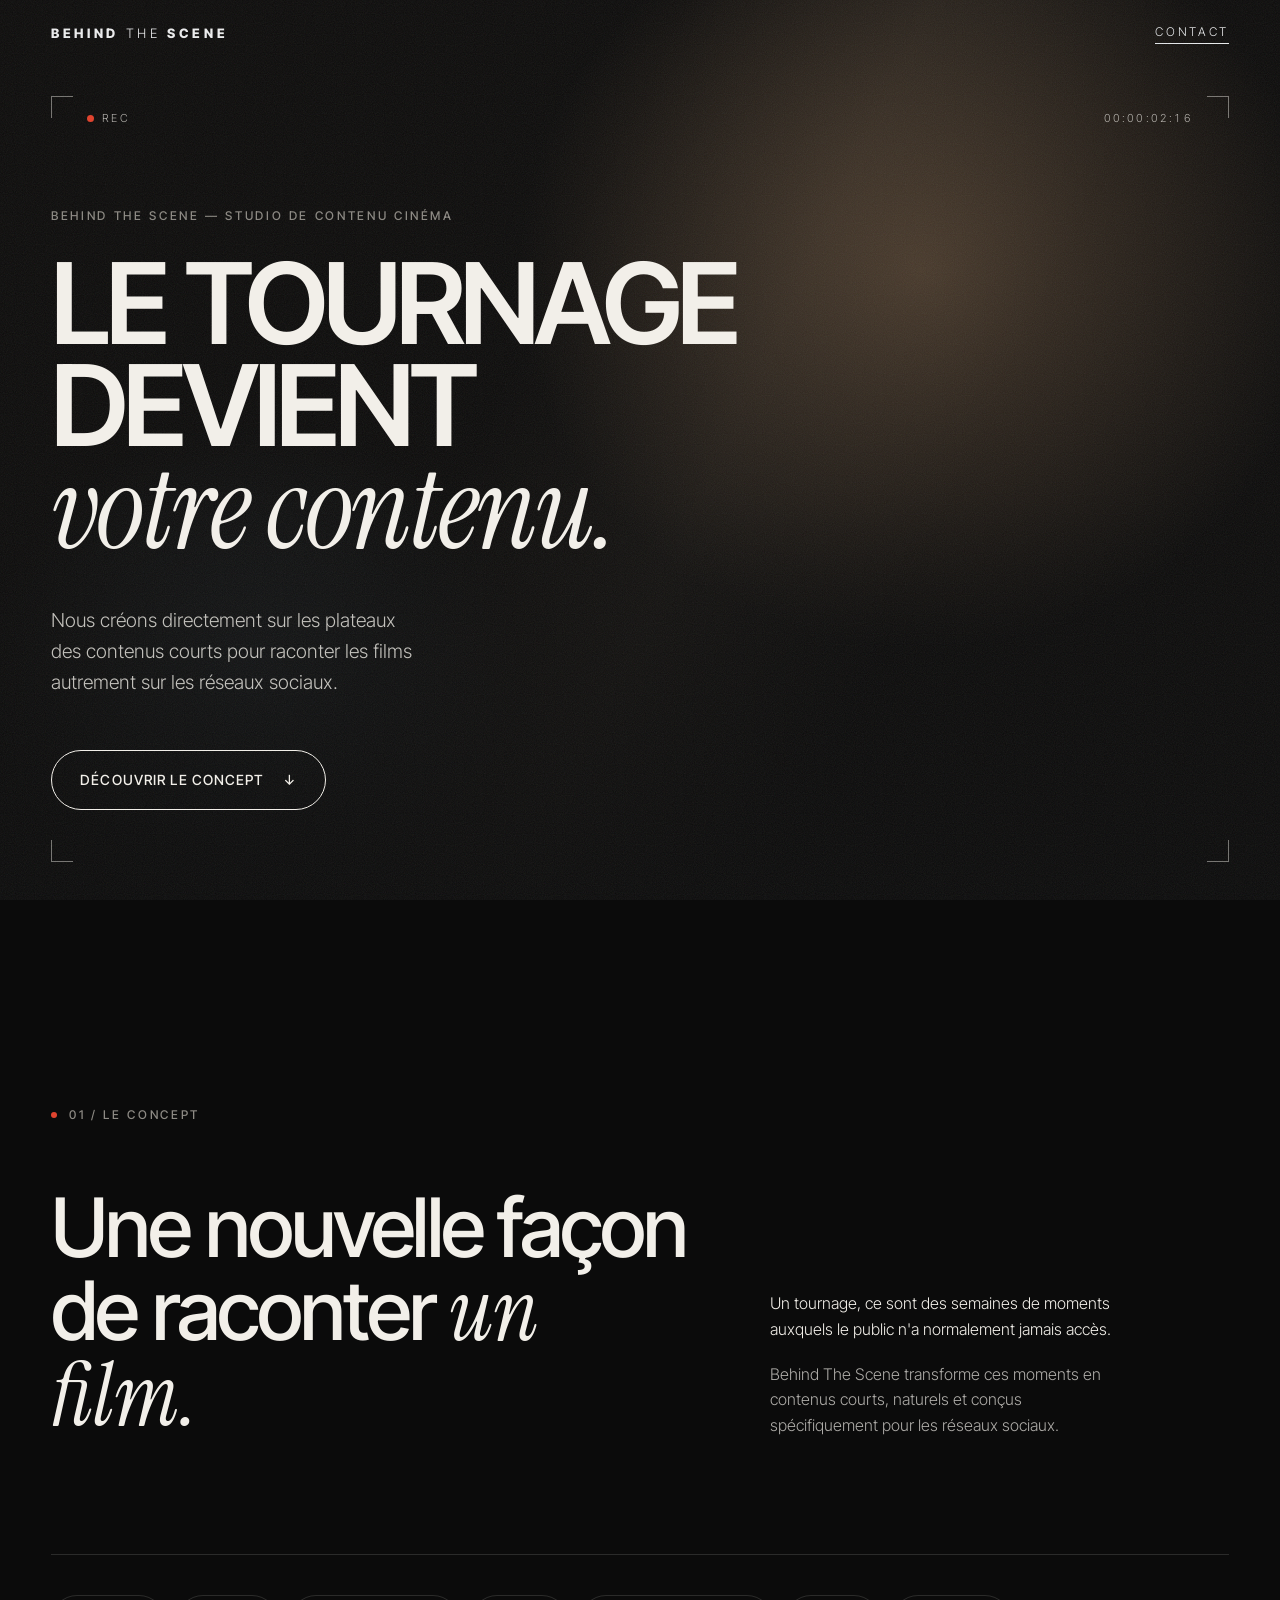
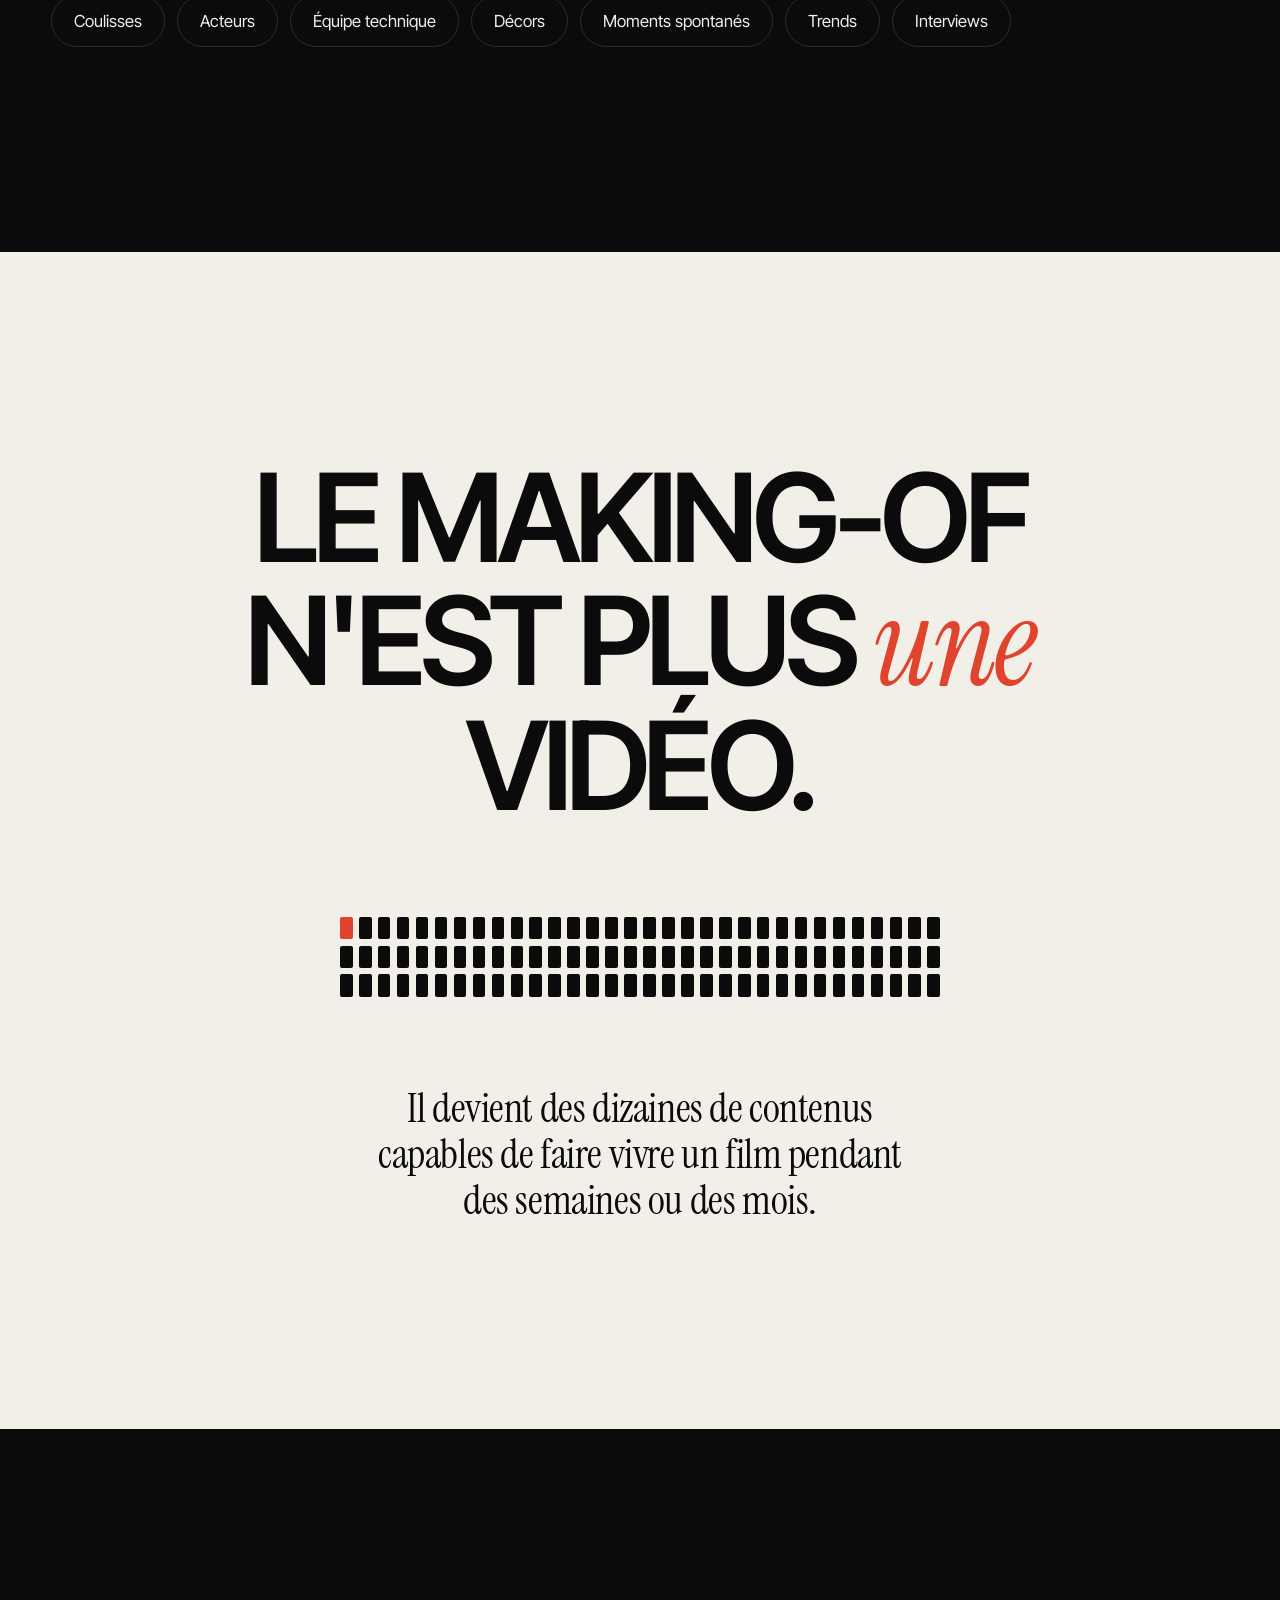
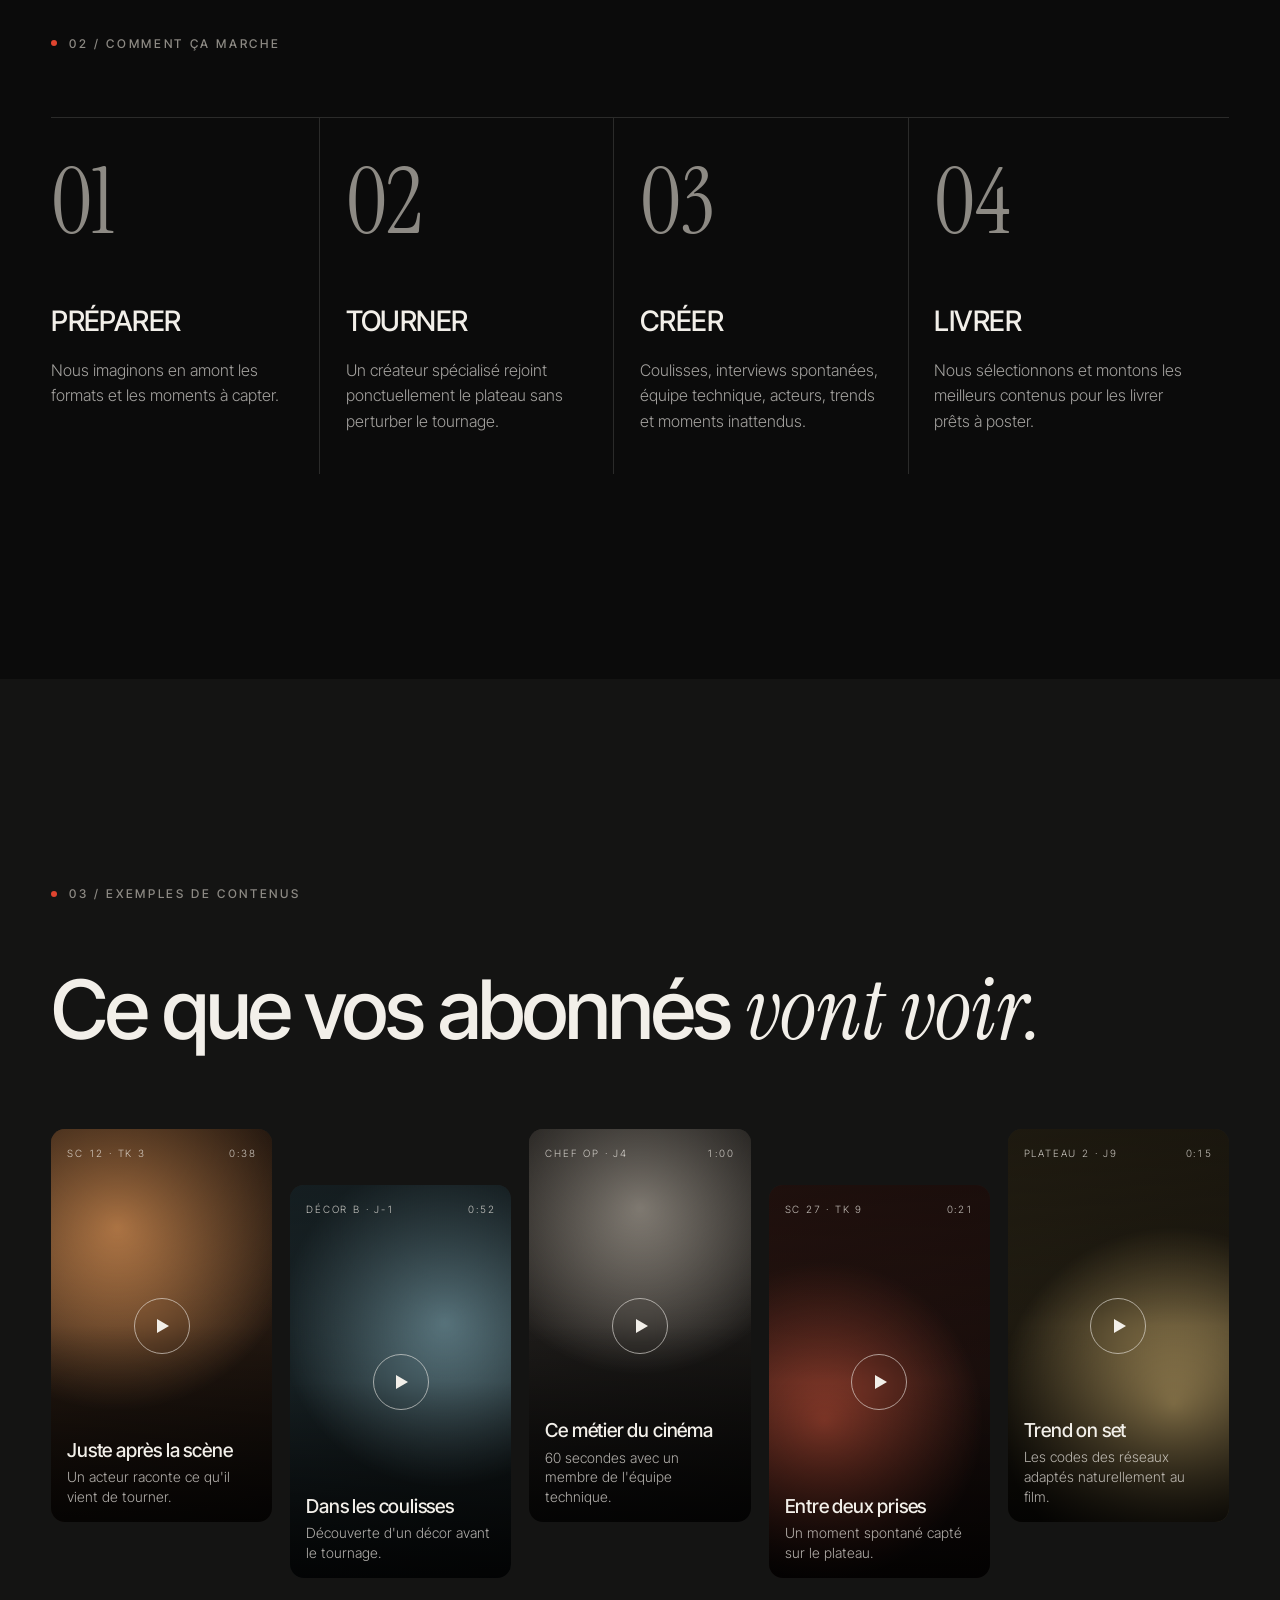
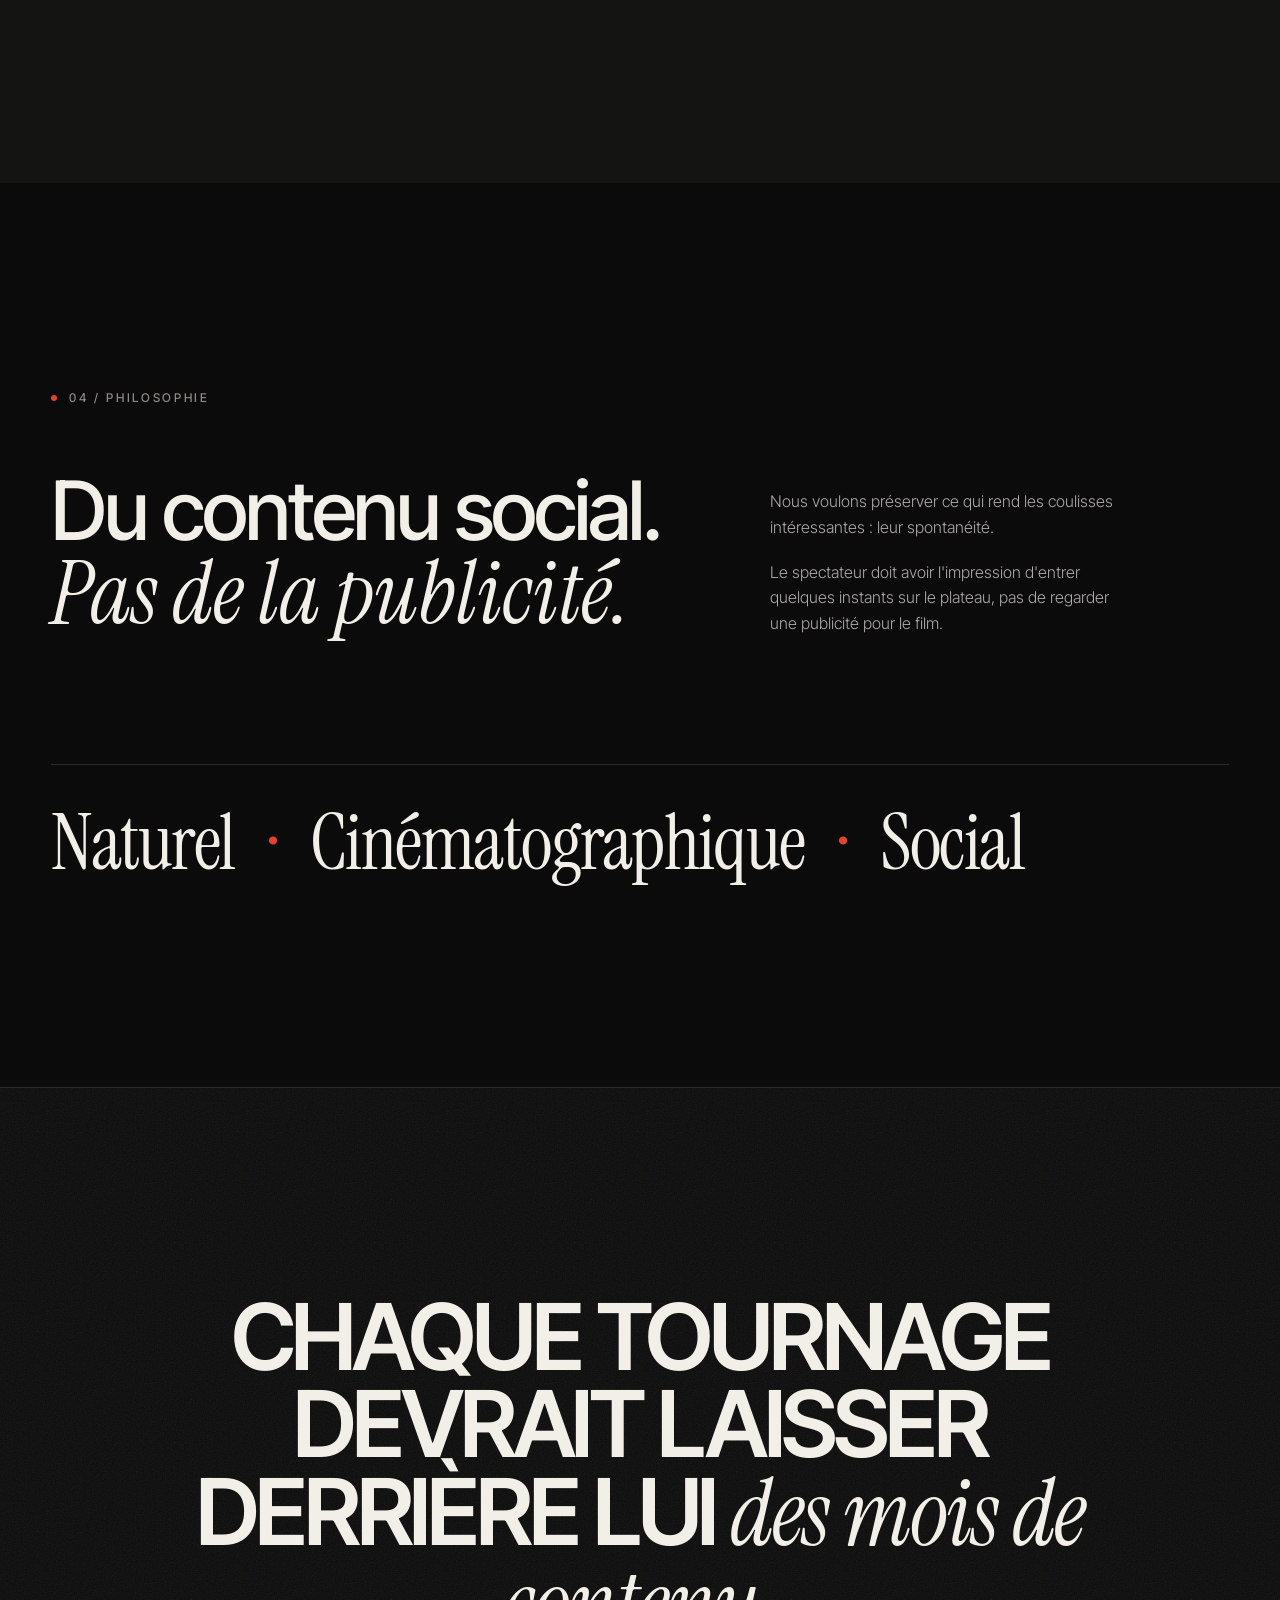
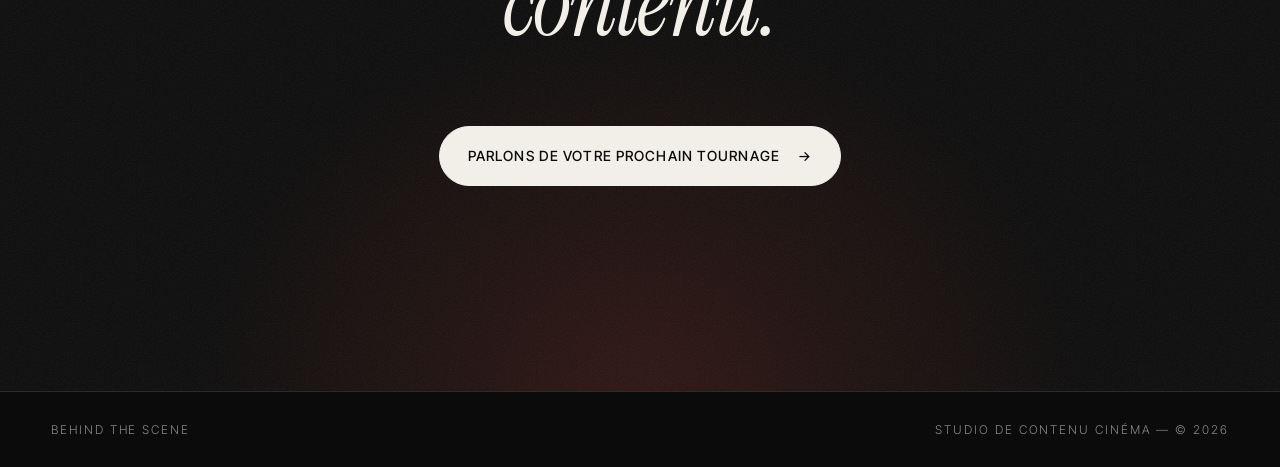
==== behind-the-scene/index.html @ 56d9dd07 "Add Behind The Scene landing page V1 Static single-page site (HTML/CSS/JS, no build) with hero, conc" ====
<!DOCTYPE html>
<html lang="fr">
<head>
  <meta charset="utf-8">
  <meta name="viewport" content="width=device-width, initial-scale=1">
  <title>Behind The Scene — Le tournage devient votre contenu</title>
  <meta name="description" content="Behind The Scene crée directement sur les plateaux des contenus courts pour raconter les films autrement sur les réseaux sociaux.">
  <meta name="theme-color" content="#0b0b0b">

  <link rel="preconnect" href="https://fonts.googleapis.com">
  <link rel="preconnect" href="https://fonts.gstatic.com" crossorigin>
  <link href="https://fonts.googleapis.com/css2?family=Inter+Tight:wght@300;400;500;600;800&family=Instrument+Serif:ital@0;1&display=swap" rel="stylesheet">
  <link rel="stylesheet" href="styles.css">
</head>
<body>

  <!-- ============ EN-TÊTE ============ -->
  <header class="topbar">
    <a href="#top" class="topbar__logo">Behind<span>The</span>Scene</a>
    <a href="#contact" class="topbar__link">Contact</a>
  </header>

  <main id="top">

    <!-- ============ 1. HERO ============ -->
    <section class="hero">
      <div class="hero__media" aria-hidden="true">
        <!--
          VIDÉO DE FOND : décommente la balise <video> ci-dessous et place ton fichier
          dans assets/videos/hero.mp4 (idéalement < 8 Mo, 1080p, sans son).
          Tant qu'elle est commentée, le placeholder .hero__placeholder s'affiche.
        -->
        <!--
        <video autoplay muted loop playsinline poster="assets/images/hero-poster.jpg">
          <source src="assets/videos/hero.mp4" type="video/mp4">
        </video>
        -->
        <div class="hero__placeholder"></div>
      </div>
      <div class="grain" aria-hidden="true"></div>

      <!-- Habillage "viseur caméra" -->
      <div class="viewfinder" aria-hidden="true">
        <span class="viewfinder__corner viewfinder__corner--tl"></span>
        <span class="viewfinder__corner viewfinder__corner--tr"></span>
        <span class="viewfinder__corner viewfinder__corner--bl"></span>
        <span class="viewfinder__corner viewfinder__corner--br"></span>
        <span class="viewfinder__rec"><i></i>REC</span>
        <span class="viewfinder__tc" data-timecode>00:00:00:00</span>
      </div>

      <div class="hero__content">
        <p class="eyebrow reveal">Behind The Scene — Studio de contenu cinéma</p>
        <h1 class="hero__title reveal">
          Le tournage devient <em>votre contenu.</em>
        </h1>
        <p class="hero__subtitle reveal">
          Nous créons directement sur les plateaux des contenus courts pour raconter les films autrement sur les réseaux sociaux.
        </p>
        <a href="#concept" class="btn reveal">
          Découvrir le concept
          <span class="btn__arrow" aria-hidden="true">↓</span>
        </a>
      </div>
    </section>

    <!-- ============ 2. LE CONCEPT ============ -->
    <section class="section concept" id="concept">
      <div class="container">
        <p class="section-label reveal">01 / Le concept</p>
        <div class="concept__grid">
          <h2 class="title-xl reveal">Une nouvelle façon de raconter <em>un film.</em></h2>
          <div class="concept__text reveal">
            <p>
              Un tournage, ce sont des semaines de moments auxquels le public n'a normalement jamais accès.
            </p>
            <p>
              Behind The Scene transforme ces moments en contenus courts, naturels et conçus spécifiquement pour les réseaux sociaux.
            </p>
          </div>
        </div>

        <ul class="tags reveal" aria-label="Ce que nous captons">
          <li>Coulisses</li>
          <li>Acteurs</li>
          <li>Équipe technique</li>
          <li>Décors</li>
          <li>Moments spontanés</li>
          <li>Trends</li>
          <li>Interviews</li>
        </ul>
      </div>
    </section>

    <!-- ============ 3. MANIFESTE ============ -->
    <section class="section manifesto">
      <div class="container">
        <h2 class="manifesto__title reveal">
          Le making-of n'est plus <em>une</em> vidéo.
        </h2>

        <!-- Visuel : 1 film → des dizaines de formats verticaux -->
        <div class="multiply reveal" aria-hidden="true" data-multiply></div>

        <p class="manifesto__text reveal">
          Il devient des dizaines de contenus capables de faire vivre un film pendant des semaines ou des mois.
        </p>
      </div>
    </section>

    <!-- ============ 4. COMMENT ÇA MARCHE ============ -->
    <section class="section steps">
      <div class="container">
        <p class="section-label reveal">02 / Comment ça marche</p>
        <ol class="steps__list">
          <li class="step reveal">
            <span class="step__num">01</span>
            <h3 class="step__title">Préparer</h3>
            <p>Nous imaginons en amont les formats et les moments à capter.</p>
          </li>
          <li class="step reveal">
            <span class="step__num">02</span>
            <h3 class="step__title">Tourner</h3>
            <p>Un créateur spécialisé rejoint ponctuellement le plateau sans perturber le tournage.</p>
          </li>
          <li class="step reveal">
            <span class="step__num">03</span>
            <h3 class="step__title">Créer</h3>
            <p>Coulisses, interviews spontanées, équipe technique, acteurs, trends et moments inattendus.</p>
          </li>
          <li class="step reveal">
            <span class="step__num">04</span>
            <h3 class="step__title">Livrer</h3>
            <p>Nous sélectionnons et montons les meilleurs contenus pour les livrer prêts à poster.</p>
          </li>
        </ol>
      </div>
    </section>

    <!-- ============ 5. EXEMPLES DE CONTENUS ============ -->
    <section class="section reels">
      <div class="container">
        <p class="section-label reveal">03 / Exemples de contenus</p>
        <h2 class="title-xl reveal">Ce que vos abonnés <em>vont voir.</em></h2>
      </div>

      <!--
        CHAQUE CARTE = UNE VIDÉO VERTICALE (9:16).
        Pour remplacer un placeholder, mets dans .reel__media soit :
          <video src="assets/videos/reel-1.mp4" muted loop playsinline preload="metadata"></video>
          <img src="assets/images/reel-1.jpg" alt="">
        La vidéo se lance au survol (desktop) / quand elle est visible (mobile).
        La classe "reel--tone-X" ne sert qu'au placeholder coloré.
      -->
      <div class="reels__track">
        <article class="reel reel--tone-1 reveal">
          <div class="reel__media"></div>
          <div class="reel__ui">
            <span class="reel__slate">SC 12 · TK 3</span>
            <span class="reel__duration">0:38</span>
            <span class="reel__play" aria-hidden="true"></span>
            <div class="reel__caption">
              <h3>Juste après la scène</h3>
              <p>Un acteur raconte ce qu'il vient de tourner.</p>
            </div>
          </div>
        </article>

        <article class="reel reel--tone-2 reveal">
          <div class="reel__media"></div>
          <div class="reel__ui">
            <span class="reel__slate">DÉCOR B · J-1</span>
            <span class="reel__duration">0:52</span>
            <span class="reel__play" aria-hidden="true"></span>
            <div class="reel__caption">
              <h3>Dans les coulisses</h3>
              <p>Découverte d'un décor avant le tournage.</p>
            </div>
          </div>
        </article>

        <article class="reel reel--tone-3 reveal">
          <div class="reel__media"></div>
          <div class="reel__ui">
            <span class="reel__slate">CHEF OP · J4</span>
            <span class="reel__duration">1:00</span>
            <span class="reel__play" aria-hidden="true"></span>
            <div class="reel__caption">
              <h3>Ce métier du cinéma</h3>
              <p>60 secondes avec un membre de l'équipe technique.</p>
            </div>
          </div>
        </article>

        <article class="reel reel--tone-4 reveal">
          <div class="reel__media"></div>
          <div class="reel__ui">
            <span class="reel__slate">SC 27 · TK 9</span>
            <span class="reel__duration">0:21</span>
            <span class="reel__play" aria-hidden="true"></span>
            <div class="reel__caption">
              <h3>Entre deux prises</h3>
              <p>Un moment spontané capté sur le plateau.</p>
            </div>
          </div>
        </article>

        <article class="reel reel--tone-5 reveal">
          <div class="reel__media"></div>
          <div class="reel__ui">
            <span class="reel__slate">PLATEAU 2 · J9</span>
            <span class="reel__duration">0:15</span>
            <span class="reel__play" aria-hidden="true"></span>
            <div class="reel__caption">
              <h3>Trend on set</h3>
              <p>Les codes des réseaux adaptés naturellement au film.</p>
            </div>
          </div>
        </article>
      </div>
    </section>

    <!-- ============ 6. PHILOSOPHIE ============ -->
    <section class="section philosophy">
      <div class="container philosophy__grid">
        <div>
          <p class="section-label reveal">04 / Philosophie</p>
          <h2 class="title-xl reveal">Du contenu social. <em>Pas de la publicité.</em></h2>
        </div>
        <div class="philosophy__text reveal">
          <p>Nous voulons préserver ce qui rend les coulisses intéressantes : leur spontanéité.</p>
          <p>Le spectateur doit avoir l'impression d'entrer quelques instants sur le plateau, pas de regarder une publicité pour le film.</p>
        </div>
      </div>
      <div class="container">
        <p class="values reveal">
          <span>Naturel</span><i>·</i><span>Cinématographique</span><i>·</i><span>Social</span>
        </p>
      </div>
    </section>

    <!-- ============ 7. FIN DE PAGE / CTA ============ -->
    <section class="section closing" id="contact">
      <div class="grain" aria-hidden="true"></div>
      <div class="container">
        <h2 class="closing__title reveal">
          Chaque tournage devrait laisser derrière lui <em>des mois de contenu.</em>
        </h2>
        <!-- Remplace l'adresse e-mail ci-dessous -->
        <a class="btn btn--light reveal" href="mailto:contact@behindthescene.studio?subject=Notre%20prochain%20tournage">
          Parlons de votre prochain tournage
          <span class="btn__arrow" aria-hidden="true">→</span>
        </a>
      </div>
    </section>

  </main>

  <footer class="footer">
    <span>Behind The Scene</span>
    <span>Studio de contenu cinéma — © <span data-year></span></span>
  </footer>

  <script src="main.js"></script>
</body>
</html>
---- behind-the-scene/styles.css ----
/* =========================================================
   BEHIND THE SCENE — Landing V1
   Variables de design : modifie-les ici pour changer
   couleurs, typos et espacements de tout le site.
   ========================================================= */
:root {
  --black: #0b0b0b;
  --black-2: #141413;
  --white: #f2efe9;
  --grey: #8d8a84;
  --line: rgba(242, 239, 233, 0.14);
  --accent: #e0442f;          /* rouge "tally light" de caméra, utilisé avec parcimonie */

  --font-sans: "Inter Tight", system-ui, -apple-system, "Segoe UI", sans-serif;
  --font-serif: "Instrument Serif", Georgia, serif;

  --gutter: clamp(16px, 4vw, 56px);
  --section-y: clamp(96px, 16vw, 220px);
  --ease: cubic-bezier(.2, .7, .1, 1);
}

/* ---------- Base ---------- */
*, *::before, *::after { box-sizing: border-box; }
html { scroll-behavior: smooth; -webkit-text-size-adjust: 100%; }
body {
  margin: 0;
  background: var(--black);
  color: var(--white);
  font-family: var(--font-sans);
  font-weight: 300;
  font-size: clamp(16px, 1.15vw, 19px);
  line-height: 1.6;
  -webkit-font-smoothing: antialiased;
  overflow-x: hidden;
}
h1, h2, h3, p, ul, ol { margin: 0; padding: 0; }
ul, ol { list-style: none; }
a { color: inherit; text-decoration: none; }
img, video { display: block; max-width: 100%; }
::selection { background: var(--accent); color: var(--white); }

em {
  font-family: var(--font-serif);
  font-style: italic;
  font-weight: 400;
  letter-spacing: 0;
  text-transform: none;
}

.container {
  width: 100%;
  max-width: 1440px;
  margin: 0 auto;
  padding: 0 var(--gutter);
}

/* ---------- Composants réutilisables ---------- */
.section { position: relative; padding: var(--section-y) 0; }

.section-label,
.eyebrow {
  font-size: 12px;
  font-weight: 500;
  letter-spacing: .22em;
  text-transform: uppercase;
  color: var(--grey);
}
.section-label { margin-bottom: clamp(32px, 5vw, 64px); }
.section-label::before {
  content: "";
  display: inline-block;
  width: 6px; height: 6px;
  margin-right: 12px;
  border-radius: 50%;
  background: var(--accent);
  vertical-align: middle;
  transform: translateY(-1px);
}

.title-xl {
  font-size: clamp(40px, 6.4vw, 104px);
  font-weight: 500;
  line-height: .98;
  letter-spacing: -.035em;
}
.title-xl em { font-size: 1.06em; }

.btn {
  display: inline-flex;
  align-items: center;
  gap: 18px;
  padding: 18px 28px;
  border: 1px solid var(--white);
  border-radius: 999px;
  font-size: 14px;
  font-weight: 500;
  letter-spacing: .08em;
  text-transform: uppercase;
  transition: background .4s var(--ease), color .4s var(--ease);
}
.btn:hover { background: var(--white); color: var(--black); }
.btn__arrow { transition: transform .4s var(--ease); }
.btn:hover .btn__arrow { transform: translate(3px, 3px); }
.btn--light { background: var(--white); color: var(--black); }
.btn--light:hover { background: var(--accent); color: var(--white); border-color: var(--accent); }
.btn--light:hover .btn__arrow { transform: translateX(6px); }

/* Grain de pellicule (SVG inline, aucun fichier requis) */
.grain {
  position: absolute;
  inset: -50%;
  pointer-events: none;
  opacity: .09;
  background-image: url("data:image/svg+xml,%3Csvg xmlns='http://www.w3.org/2000/svg' width='200' height='200'%3E%3Cfilter id='n'%3E%3CfeTurbulence type='fractalNoise' baseFrequency='.9' numOctaves='3' stitchTiles='stitch'/%3E%3C/filter%3E%3Crect width='100%25' height='100%25' filter='url(%23n)'/%3E%3C/svg%3E");
  animation: grain 1s steps(6) infinite;
  z-index: 2;
}
@keyframes grain {
  0%   { transform: translate(0, 0); }
  20%  { transform: translate(-3%, 2%); }
  40%  { transform: translate(2%, -3%); }
  60%  { transform: translate(-2%, -1%); }
  80%  { transform: translate(3%, 3%); }
  100% { transform: translate(0, 0); }
}

/* Apparition au scroll */
.reveal {
  opacity: 0;
  transform: translateY(28px);
  transition: opacity 1.1s var(--ease), transform 1.1s var(--ease);
}
.reveal.is-visible { opacity: 1; transform: none; }

/* ---------- En-tête ---------- */
.topbar {
  position: fixed;
  inset: 0 0 auto 0;
  z-index: 50;
  display: flex;
  justify-content: space-between;
  align-items: center;
  padding: 22px var(--gutter);
  mix-blend-mode: difference;
  color: #fff;
}
.topbar__logo {
  font-size: 13px;
  font-weight: 800;
  letter-spacing: .28em;
  text-transform: uppercase;
}
.topbar__logo span { margin: 0 .5em; font-weight: 300; }
.topbar__link {
  font-size: 12px;
  letter-spacing: .22em;
  text-transform: uppercase;
  border-bottom: 1px solid currentColor;
  padding-bottom: 2px;
}

/* ---------- 1. Hero ---------- */
.hero {
  position: relative;
  min-height: 100vh;
  min-height: 100svh;
  display: flex;
  align-items: flex-end;
  padding-top: clamp(140px, 18vh, 200px);
  overflow: hidden;
  isolation: isolate;
}
.hero__media,
.hero__media video,
.hero__placeholder {
  position: absolute;
  inset: 0;
  width: 100%;
  height: 100%;
  object-fit: cover;
  z-index: -1;
}
/* Placeholder : lumière de projecteur sur un plateau sombre */
.hero__placeholder {
  background:
    radial-gradient(ellipse 45% 60% at 72% 30%, rgba(255, 196, 140, .32), transparent 70%),
    radial-gradient(ellipse 30% 40% at 20% 75%, rgba(120, 150, 170, .14), transparent 70%),
    linear-gradient(115deg, transparent 40%, rgba(255, 220, 180, .06) 55%, transparent 70%),
    #0d0c0b;
  animation: breathe 9s ease-in-out infinite alternate;
}
@keyframes breathe {
  from { transform: scale(1); filter: brightness(.9); }
  to   { transform: scale(1.06); filter: brightness(1.1); }
}
/* Assombrit le bas pour la lisibilité du texte (s'applique aussi à la future vidéo) */
.hero__media::after {
  content: "";
  position: absolute;
  inset: 0;
  background: linear-gradient(to top, rgba(11, 11, 11, .95) 0%, rgba(11, 11, 11, .35) 45%, rgba(11, 11, 11, .2) 100%);
}

.hero__content {
  position: relative;
  z-index: 3;
  width: 100%;
  max-width: 1440px;
  margin: 0 auto;
  padding: 0 var(--gutter) clamp(72px, 10vh, 120px);
}
.hero__content .eyebrow { margin-bottom: 28px; }
.hero__title {
  max-width: 13ch;
  font-size: clamp(54px, 8.8vw, 160px);
  font-weight: 600;
  line-height: .9;
  letter-spacing: -.045em;
  text-transform: uppercase;
}
.hero__title em { display: block; text-transform: none; font-size: 1.04em; letter-spacing: -.02em; }
.hero__subtitle {
  max-width: 34ch;
  margin: clamp(28px, 4vw, 44px) 0 clamp(36px, 5vw, 52px);
  font-size: clamp(17px, 1.5vw, 22px);
  color: rgba(242, 239, 233, .78);
}
.hero .reveal:nth-child(2) { transition-delay: .1s; }
.hero .reveal:nth-child(3) { transition-delay: .25s; }
.hero .reveal:nth-child(4) { transition-delay: .4s; }

/* Viseur caméra */
.viewfinder {
  position: absolute;
  inset: clamp(70px, 9vw, 96px) var(--gutter) clamp(24px, 3vw, 40px);
  z-index: 3;
  pointer-events: none;
  font-size: 11px;
  letter-spacing: .2em;
  color: rgba(242, 239, 233, .7);
  font-variant-numeric: tabular-nums;
}
.viewfinder__corner {
  position: absolute;
  width: 22px; height: 22px;
  border: 0 solid rgba(242, 239, 233, .45);
}
.viewfinder__corner--tl { top: 0; left: 0; border-top-width: 1px; border-left-width: 1px; }
.viewfinder__corner--tr { top: 0; right: 0; border-top-width: 1px; border-right-width: 1px; }
.viewfinder__corner--bl { bottom: 0; left: 0; border-bottom-width: 1px; border-left-width: 1px; }
.viewfinder__corner--br { bottom: 0; right: 0; border-bottom-width: 1px; border-right-width: 1px; }
.viewfinder__rec { position: absolute; top: 14px; left: 36px; display: flex; align-items: center; gap: 8px; }
.viewfinder__rec i {
  width: 7px; height: 7px; border-radius: 50%;
  background: var(--accent);
  animation: blink 1.4s steps(2) infinite;
}
.viewfinder__tc { position: absolute; top: 14px; right: 36px; }
@keyframes blink { 50% { opacity: 0; } }

/* ---------- 2. Concept ---------- */
.concept__grid {
  display: grid;
  grid-template-columns: 1.4fr 1fr;
  gap: clamp(40px, 6vw, 120px);
  align-items: end;
}
.concept__text p + p { margin-top: 1.2em; }
.concept__text p:first-child { color: var(--white); }
.concept__text p { color: rgba(242, 239, 233, .7); max-width: 40ch; }

.tags {
  display: flex;
  flex-wrap: wrap;
  gap: 12px;
  margin-top: clamp(64px, 9vw, 140px);
  padding-top: 40px;
  border-top: 1px solid var(--line);
}
.tags li {
  padding: 12px 22px;
  border: 1px solid var(--line);
  border-radius: 999px;
  font-size: clamp(15px, 1.3vw, 20px);
  font-weight: 400;
  transition: border-color .4s var(--ease), background .4s var(--ease), color .4s var(--ease);
}
.tags li:hover { background: var(--white); color: var(--black); border-color: var(--white); }

/* ---------- 3. Manifeste ---------- */
.manifesto { background: var(--white); color: var(--black); text-align: center; overflow: hidden; }
.manifesto__title {
  font-size: clamp(48px, 9.6vw, 176px);
  font-weight: 600;
  line-height: 1;
  letter-spacing: -.05em;
  text-transform: uppercase;
  max-width: 12ch;
  margin: 0 auto;
}
.manifesto__title em { text-transform: none; color: var(--accent); letter-spacing: -.02em; }
.manifesto__text {
  max-width: 30ch;
  margin: 0 auto;
  font-family: var(--font-serif);
  font-size: clamp(26px, 3.2vw, 52px);
  line-height: 1.12;
  letter-spacing: -.01em;
}

/* Visuel "1 → beaucoup" : rangée de formats 9:16 générée par main.js */
.multiply {
  display: grid;
  grid-template-columns: repeat(32, 1fr);
  gap: clamp(4px, .5vw, 7px);
  max-width: 600px;
  margin: clamp(56px, 7vw, 96px) auto;
}
.multiply span {
  aspect-ratio: 9 / 16;
  border-radius: 2px;
  background: var(--black);
  opacity: 0;
  transform: scale(.4);
  transition: opacity .5s var(--ease), transform .5s var(--ease);
}
.multiply span:first-child { background: var(--accent); }
.multiply.is-visible span { opacity: 1; transform: none; }

/* ---------- 4. Étapes ---------- */
.steps__list {
  display: grid;
  grid-template-columns: repeat(4, 1fr);
  border-top: 1px solid var(--line);
}
.step {
  padding: 40px clamp(16px, 2vw, 32px) 0 0;
  border-right: 1px solid var(--line);
  margin-right: clamp(16px, 2vw, 32px);
}
.step:last-child { border-right: 0; margin-right: 0; }
.step:nth-child(2) { transition-delay: .1s; }
.step:nth-child(3) { transition-delay: .2s; }
.step:nth-child(4) { transition-delay: .3s; }
.step__num {
  display: block;
  font-family: var(--font-serif);
  font-size: clamp(64px, 7vw, 120px);
  line-height: 1;
  color: var(--grey);
  margin-bottom: clamp(32px, 4vw, 72px);
}
.step__title {
  font-size: clamp(24px, 2.2vw, 34px);
  font-weight: 500;
  letter-spacing: -.02em;
  text-transform: uppercase;
  margin-bottom: 14px;
}
.step p { color: rgba(242, 239, 233, .66); max-width: 28ch; padding-bottom: 40px; }

/* ---------- 5. Reels ---------- */
.reels { background: var(--black-2); }
.reels .title-xl { margin-bottom: clamp(48px, 6vw, 88px); }
.reels__track {
  display: grid;
  grid-template-columns: repeat(5, 1fr);
  gap: clamp(12px, 1.4vw, 24px);
  max-width: 1440px;
  margin: 0 auto;
  padding: 0 var(--gutter);
}
.reel {
  position: relative;
  aspect-ratio: 9 / 16;
  border-radius: 14px;
  overflow: hidden;
  background: #1c1b1a;
  isolation: isolate;
}
.reel:nth-child(2) { transition-delay: .08s; }
.reel:nth-child(3) { transition-delay: .16s; }
.reel:nth-child(4) { transition-delay: .24s; }
.reel:nth-child(5) { transition-delay: .32s; }
/* Décalage vertical façon "feed" sur desktop */
@media (min-width: 901px) {
  .reel:nth-child(even) { margin-top: 56px; }
}

.reel__media { position: absolute; inset: 0; z-index: -1; }
.reel__media video,
.reel__media img {
  width: 100%; height: 100%;
  object-fit: cover;
  transition: transform 1.2s var(--ease);
}
.reel:hover .reel__media > * { transform: scale(1.04); }

/* Placeholders colorés (supprime la classe reel--tone-X une fois la vraie vidéo en place) */
.reel__media:empty { transition: transform 1.2s var(--ease); }
.reel:hover .reel__media:empty { transform: scale(1.06); }
.reel--tone-1 .reel__media:empty { background: radial-gradient(circle at 30% 25%, #c9874f 0%, transparent 55%), linear-gradient(160deg, #3a2618, #120d0a); }
.reel--tone-2 .reel__media:empty { background: radial-gradient(circle at 70% 35%, #5f7d86 0%, transparent 55%), linear-gradient(160deg, #1d2a2e, #0b0f10); }
.reel--tone-3 .reel__media:empty { background: radial-gradient(circle at 50% 20%, #9a9389 0%, transparent 50%), linear-gradient(160deg, #2a2724, #0e0d0c); }
.reel--tone-4 .reel__media:empty { background: radial-gradient(circle at 25% 60%, #8f3d2c 0%, transparent 55%), linear-gradient(160deg, #2b1612, #0d0807); }
.reel--tone-5 .reel__media:empty { background: radial-gradient(circle at 75% 70%, #b49a62 0%, transparent 55%), linear-gradient(160deg, #2a2416, #0d0b07); }

.reel__ui {
  position: absolute;
  inset: 0;
  padding: 16px;
  display: flex;
  flex-direction: column;
  justify-content: space-between;
  background: linear-gradient(to top, rgba(0, 0, 0, .78) 0%, transparent 50%, rgba(0, 0, 0, .3) 100%);
}
.reel__slate,
.reel__duration {
  position: absolute;
  top: 16px;
  font-size: 10px;
  letter-spacing: .18em;
  text-transform: uppercase;
  color: rgba(242, 239, 233, .8);
  font-variant-numeric: tabular-nums;
}
.reel__slate { left: 16px; }
.reel__duration { right: 16px; }
.reel__play {
  position: absolute;
  top: 50%; left: 50%;
  width: 56px; height: 56px;
  margin: -28px 0 0 -28px;
  border: 1px solid rgba(242, 239, 233, .6);
  border-radius: 50%;
  backdrop-filter: blur(6px);
  transition: transform .5s var(--ease), opacity .5s var(--ease);
}
.reel__play::after {
  content: "";
  position: absolute;
  top: 50%; left: 53%;
  transform: translate(-50%, -50%);
  border-left: 12px solid var(--white);
  border-top: 7px solid transparent;
  border-bottom: 7px solid transparent;
}
.reel:hover .reel__play { transform: scale(1.12); }
.reel.is-playing .reel__play { opacity: 0; }
.reel__caption { margin-top: auto; }
.reel__caption h3 {
  font-size: clamp(18px, 1.5vw, 24px);
  font-weight: 500;
  line-height: 1.1;
  letter-spacing: -.01em;
  margin-bottom: 6px;
}
.reel__caption p { font-size: 14px; line-height: 1.4; color: rgba(242, 239, 233, .72); }

/* ---------- 6. Philosophie ---------- */
.philosophy__grid {
  display: grid;
  grid-template-columns: 1.4fr 1fr;
  gap: clamp(40px, 6vw, 120px);
  align-items: end;
}
.philosophy__text p { color: rgba(242, 239, 233, .7); max-width: 40ch; }
.philosophy__text p + p { margin-top: 1.2em; }
.values {
  display: flex;
  flex-wrap: wrap;
  align-items: baseline;
  gap: .2em .45em;
  margin-top: clamp(80px, 10vw, 160px);
  padding-top: 40px;
  border-top: 1px solid var(--line);
  font-family: var(--font-serif);
  font-size: clamp(36px, 6vw, 96px);
  line-height: 1;
  letter-spacing: -.02em;
}
.values i { font-style: normal; color: var(--accent); }

/* ---------- 7. Fin de page ---------- */
.closing { overflow: hidden; isolation: isolate; text-align: center; border-top: 1px solid var(--line); }
.closing::before {
  content: "";
  position: absolute;
  inset: 0;
  z-index: -1;
  background: radial-gradient(ellipse 50% 60% at 50% 100%, rgba(224, 68, 47, .16), transparent 70%);
}
.closing__title {
  max-width: 16ch;
  margin: 0 auto clamp(48px, 6vw, 80px);
  font-size: clamp(42px, 7.2vw, 128px);
  font-weight: 600;
  line-height: .95;
  letter-spacing: -.045em;
  text-transform: uppercase;
}
.closing__title em { text-transform: none; letter-spacing: -.02em; }
.closing .container { position: relative; z-index: 3; }

/* ---------- Pied de page ---------- */
.footer {
  display: flex;
  justify-content: space-between;
  flex-wrap: wrap;
  gap: 8px;
  padding: 28px var(--gutter);
  border-top: 1px solid var(--line);
  font-size: 12px;
  letter-spacing: .16em;
  text-transform: uppercase;
  color: var(--grey);
}

/* =========================================================
   RESPONSIVE
   ========================================================= */
@media (max-width: 900px) {
  .concept__grid,
  .philosophy__grid { grid-template-columns: 1fr; }

  .steps__list { grid-template-columns: 1fr 1fr; }
  .step:nth-child(2) { border-right: 0; margin-right: 0; }
  .step:nth-child(n + 3) { border-top: 1px solid var(--line); }

  /* Les reels deviennent un carrousel horizontal "swipe" */
  .reels__track {
    display: flex;
    overflow-x: auto;
    scroll-snap-type: x mandatory;
    scroll-padding: 0 var(--gutter);
    scrollbar-width: none;
    -webkit-overflow-scrolling: touch;
  }
  .reels__track::-webkit-scrollbar { display: none; }
  .reel { flex: 0 0 min(64vw, 300px); scroll-snap-align: start; }
  .reels__track::after { content: ""; flex: 0 0 1px; }
}

@media (max-width: 560px) {
  .topbar__logo span { margin: 0 .35em; }
  .topbar__logo { letter-spacing: .2em; font-size: 11px; }

  .viewfinder__tc { display: none; }
  .hero__title { font-size: clamp(44px, 14vw, 72px); }

  .steps__list { grid-template-columns: 1fr; }
  .step { border-right: 0; margin-right: 0; }
  .step:nth-child(n + 2) { border-top: 1px solid var(--line); }
  .step__num { margin-bottom: 20px; font-size: 56px; }

  .tags li { padding: 10px 16px; }
  .multiply { grid-template-columns: repeat(16, 1fr); }
}

@media (prefers-reduced-motion: reduce) {
  *, *::before, *::after { animation: none !important; transition: none !important; }
  .reveal, .multiply span { opacity: 1; transform: none; }
  html { scroll-behavior: auto; }
}
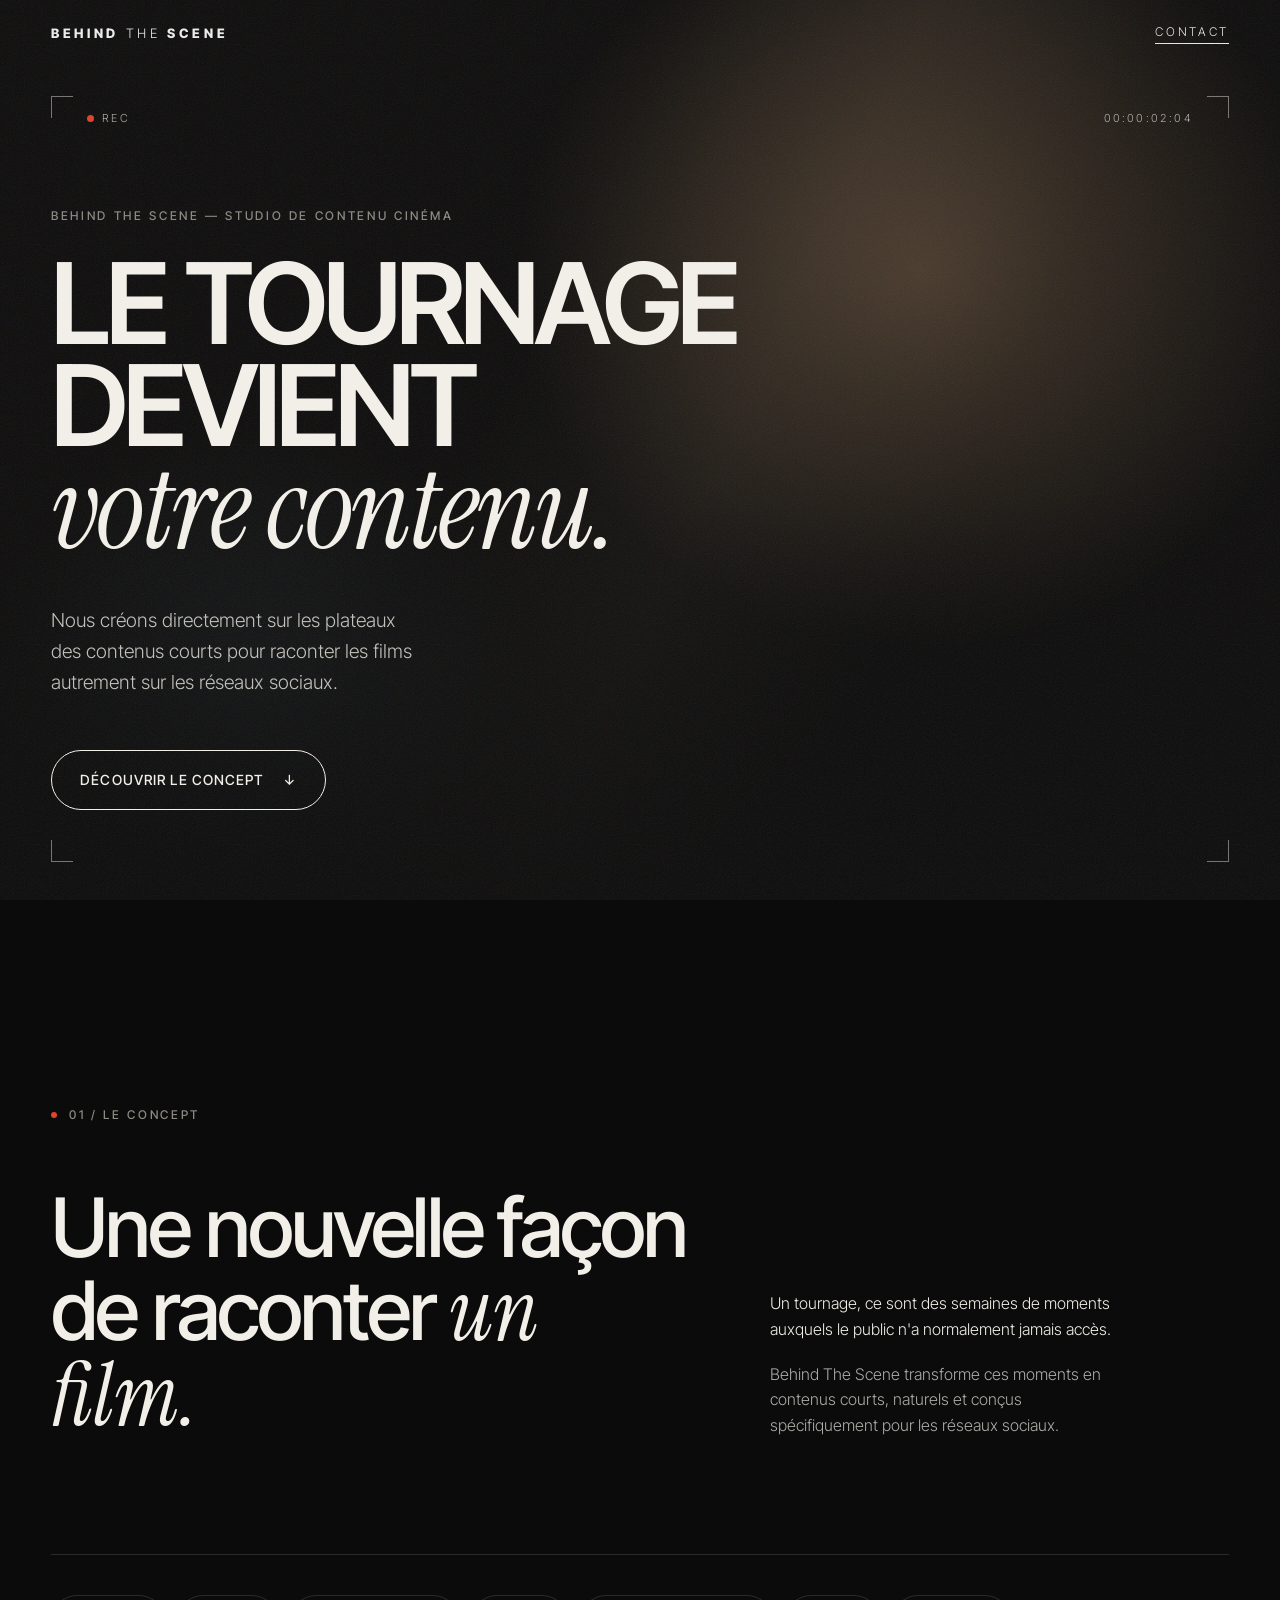
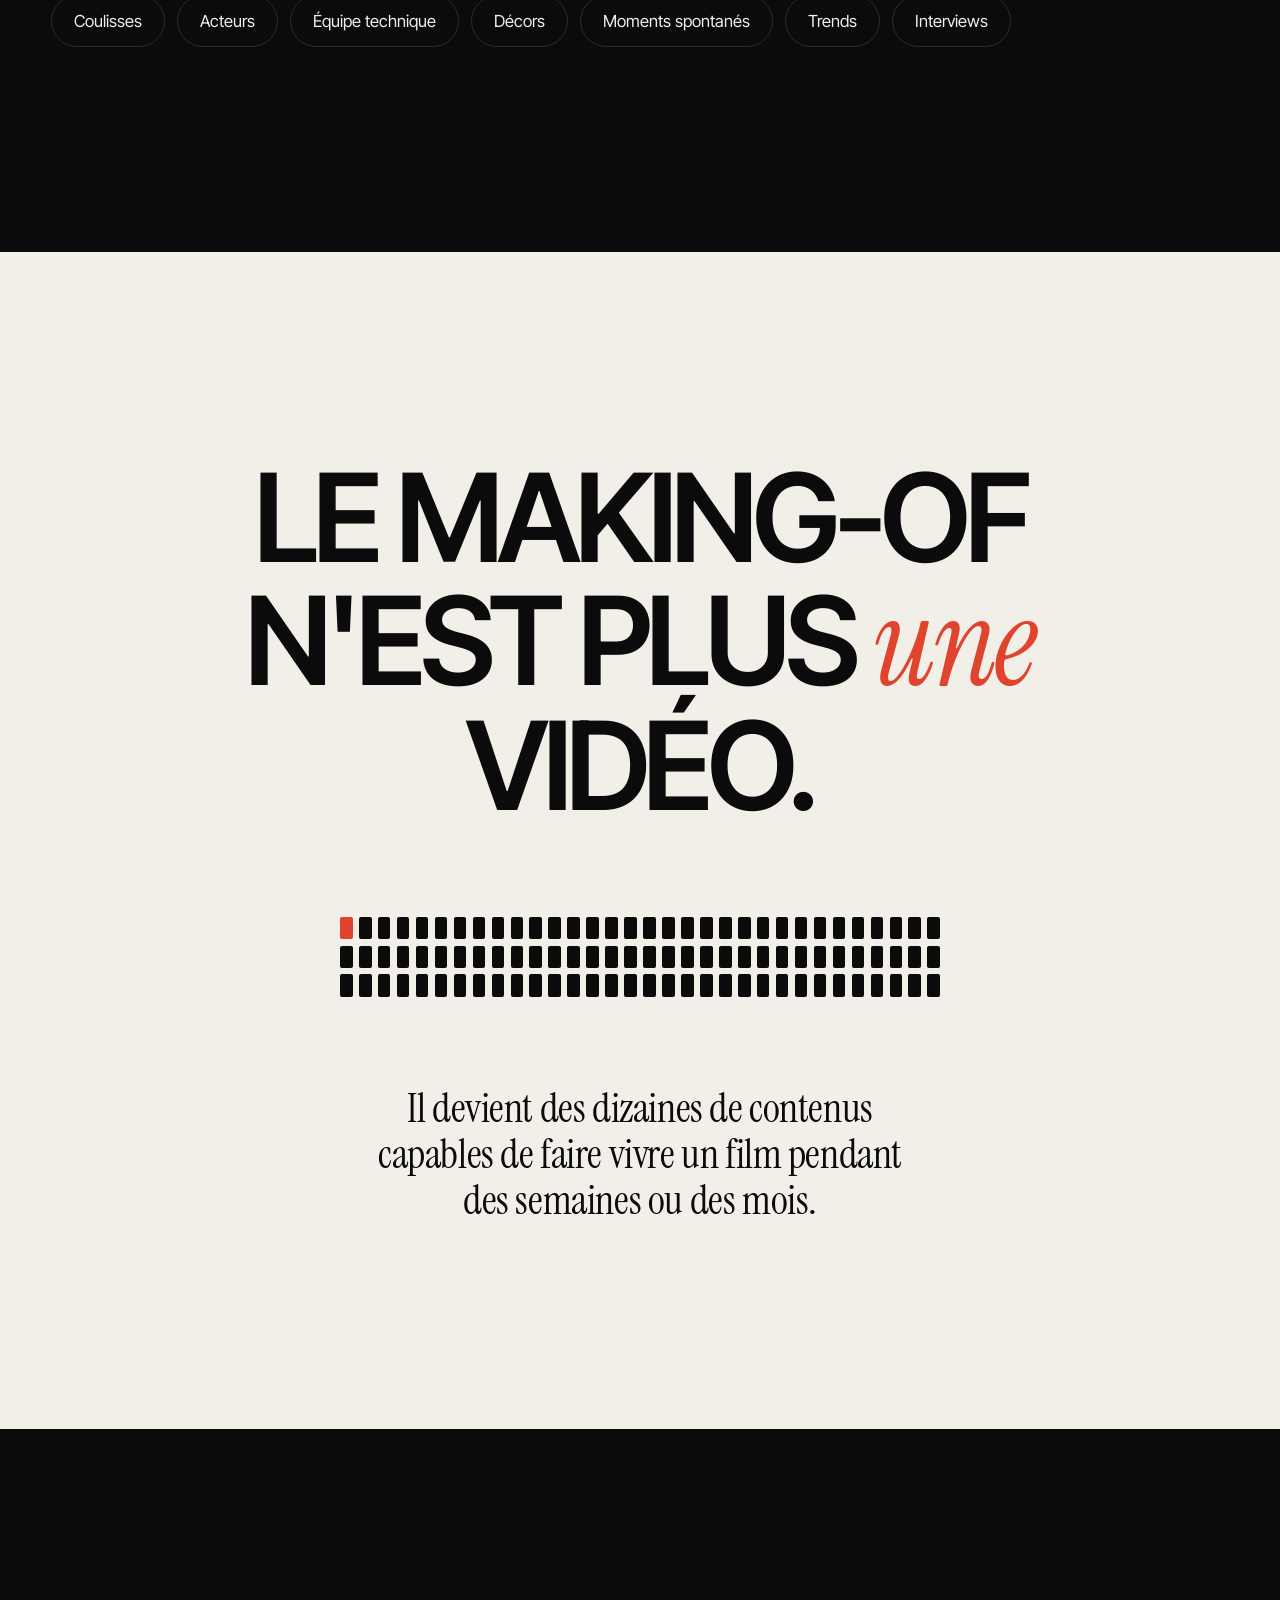
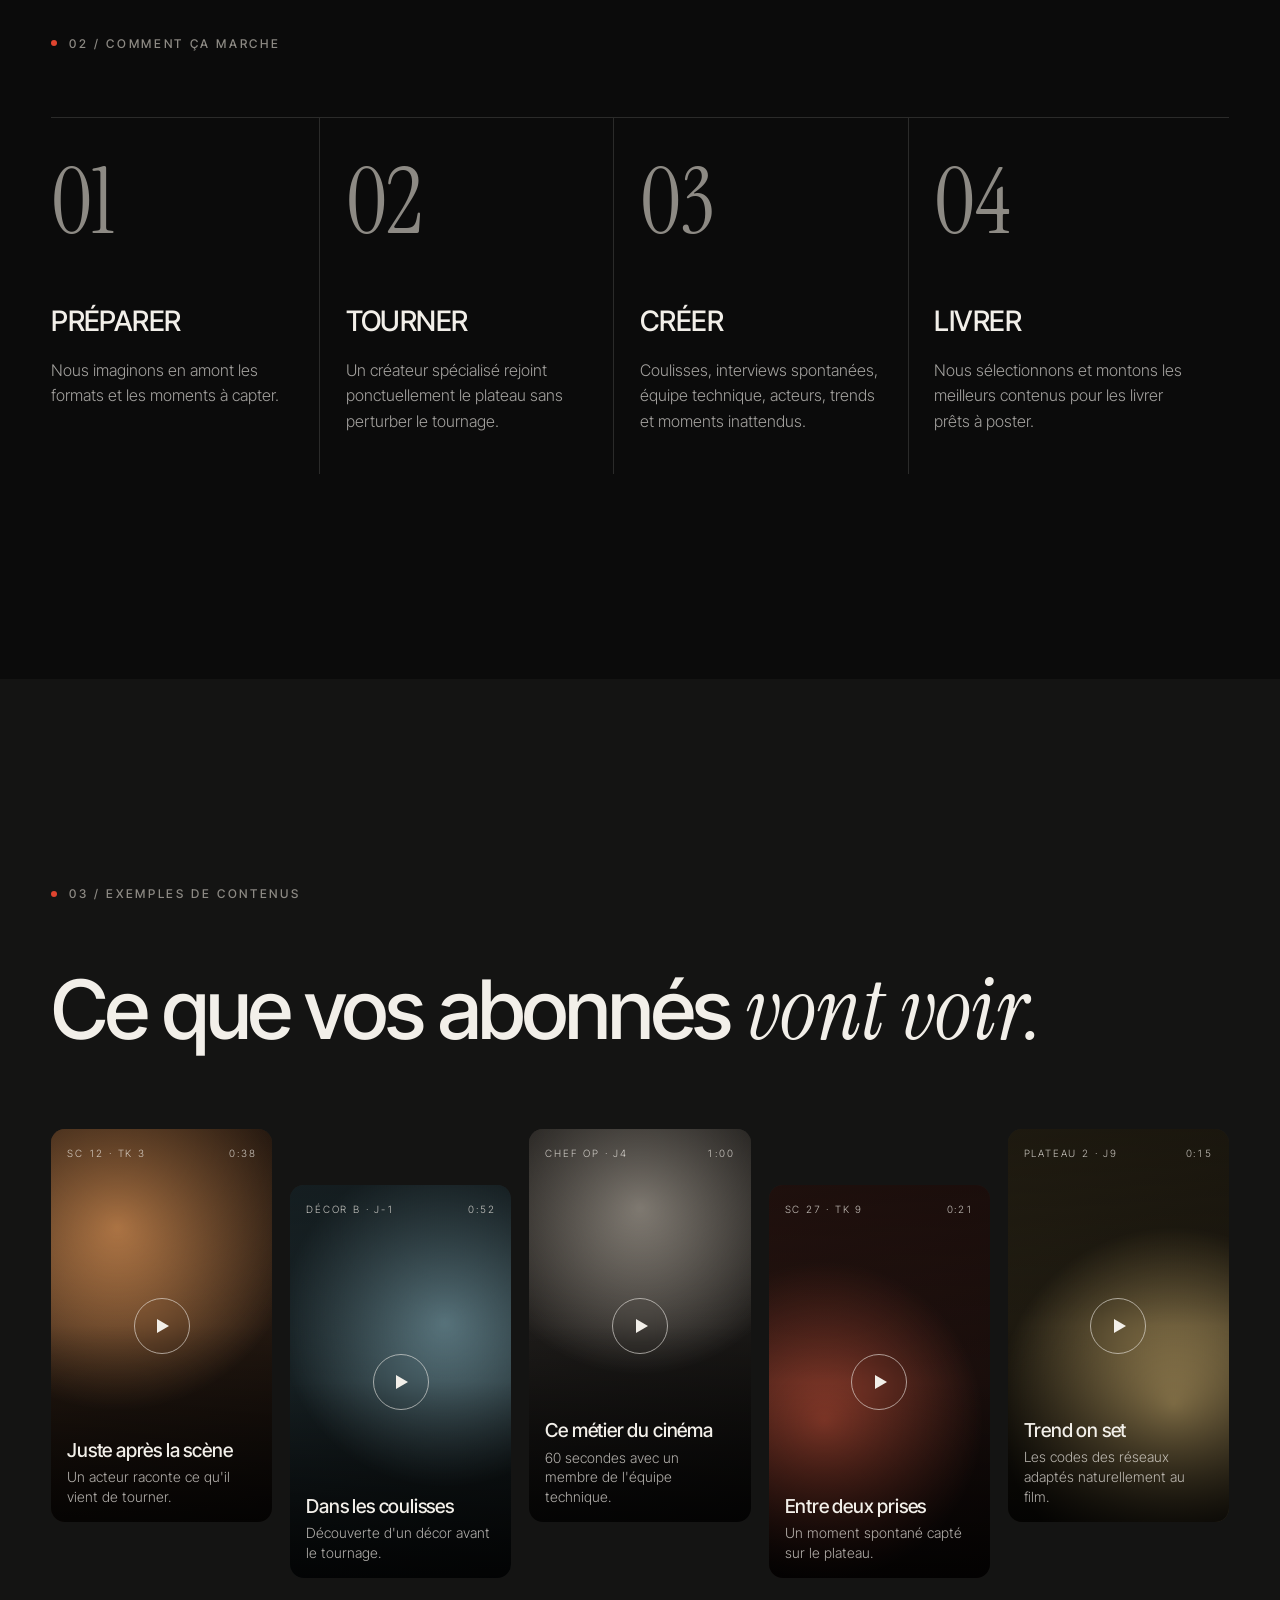
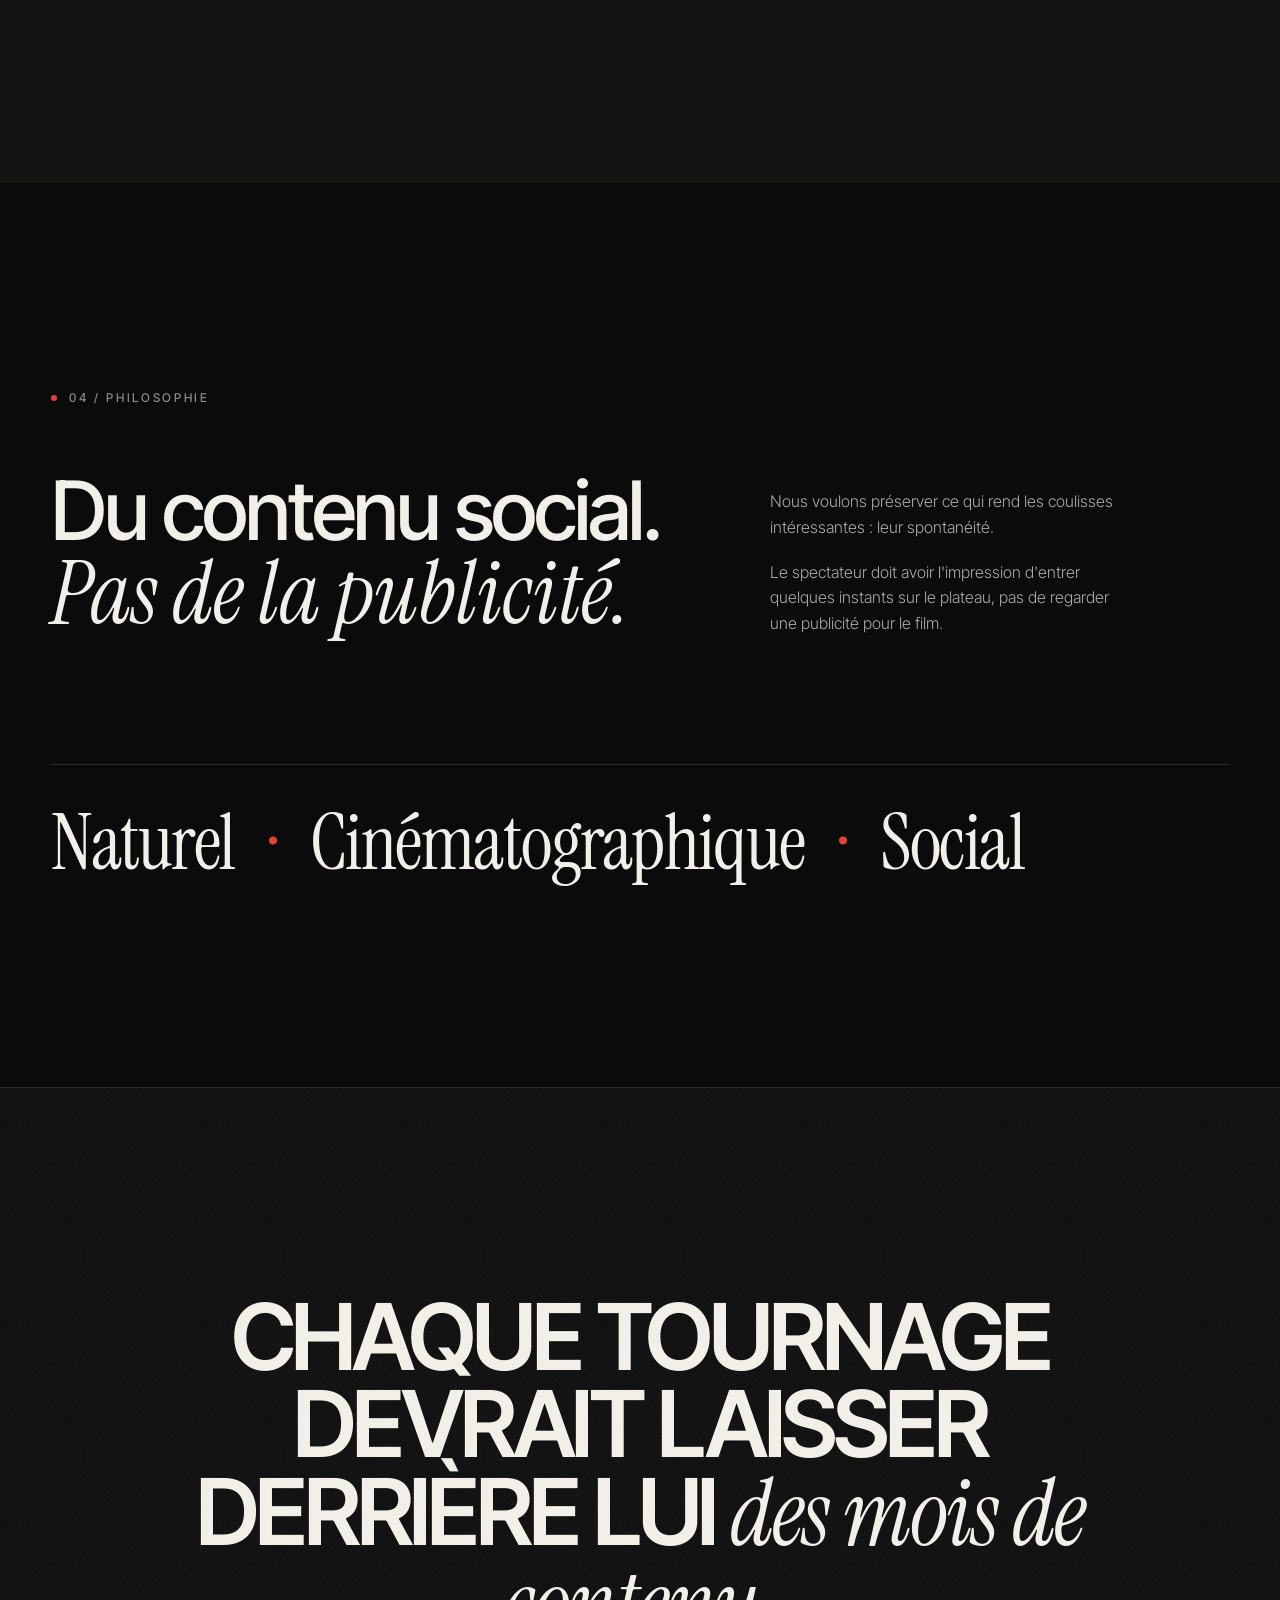
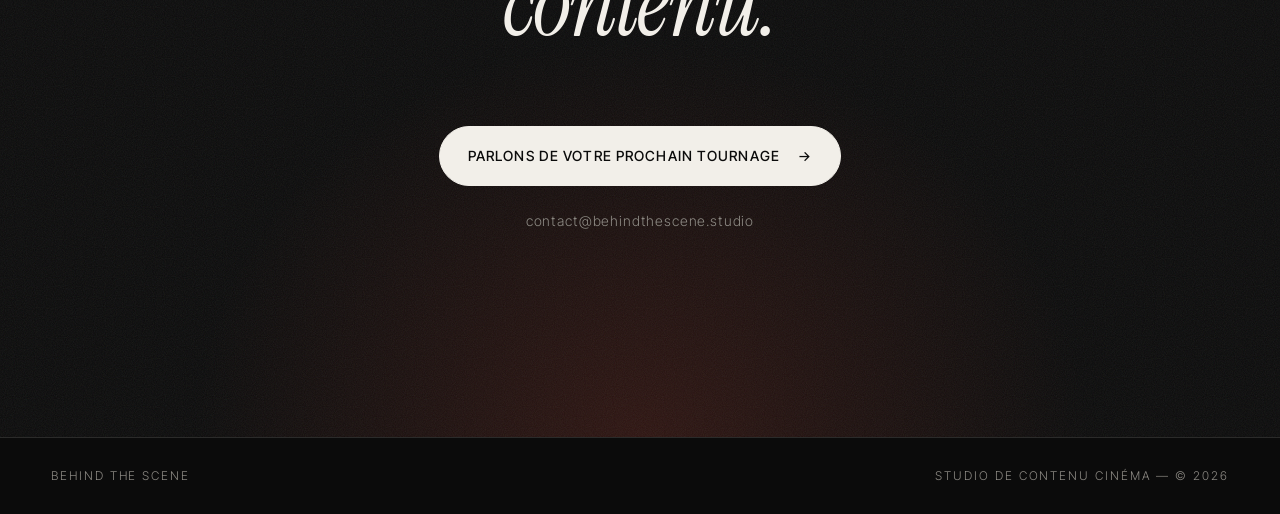
==== commit ecf1b9c5: "Keep content visible on load and show contact email as text Reveal animations now only hide elements" ====
--- a/behind-the-scene/index.html
+++ b/behind-the-scene/index.html
@@ -251,6 +251,7 @@
           Parlons de votre prochain tournage
           <span class="btn__arrow" aria-hidden="true">→</span>
         </a>
+        <p class="closing__mail">contact@behindthescene.studio</p>
       </div>
     </section>
 
--- a/behind-the-scene/styles.css
+++ b/behind-the-scene/styles.css
@@ -22,6 +22,7 @@
 /* ---------- Base ---------- */
 *, *::before, *::after { box-sizing: border-box; }
 html { scroll-behavior: smooth; -webkit-text-size-adjust: 100%; }
+html { color-scheme: dark; }
 body {
   margin: 0;
   background: var(--black);
@@ -124,13 +125,9 @@
   100% { transform: translate(0, 0); }
 }
 
-/* Apparition au scroll */
-.reveal {
-  opacity: 0;
-  transform: translateY(28px);
-  transition: opacity 1.1s var(--ease), transform 1.1s var(--ease);
-}
-.reveal.is-visible { opacity: 1; transform: none; }
+/* Apparition au scroll : seuls les éléments hors écran au chargement sont masqués (classe ajoutée par main.js) */
+.reveal { transition: opacity 1.1s var(--ease), transform 1.1s var(--ease); }
+.reveal.is-pending { opacity: 0; transform: translateY(28px); }
 
 /* ---------- En-tête ---------- */
 .topbar {
@@ -140,7 +137,7 @@
   display: flex;
   justify-content: space-between;
   align-items: center;
-  padding: 22px var(--gutter);
+  padding: calc(22px + env(safe-area-inset-top, 0px)) var(--gutter) 22px;
   mix-blend-mode: difference;
   color: #fff;
 }
@@ -320,12 +317,10 @@
   aspect-ratio: 9 / 16;
   border-radius: 2px;
   background: var(--black);
-  opacity: 0;
-  transform: scale(.4);
   transition: opacity .5s var(--ease), transform .5s var(--ease);
 }
 .multiply span:first-child { background: var(--accent); }
-.multiply.is-visible span { opacity: 1; transform: none; }
+.multiply.is-pending span { opacity: 0; transform: scale(.4); }
 
 /* ---------- 4. Étapes ---------- */
 .steps__list {
@@ -502,6 +497,14 @@
 .closing__title em { text-transform: none; letter-spacing: -.02em; }
 .closing .container { position: relative; z-index: 3; }
 
+.closing__mail {
+  margin-top: 24px;
+  font-size: 14px;
+  letter-spacing: .06em;
+  color: var(--grey);
+  user-select: all;
+}
+
 /* ---------- Pied de page ---------- */
 .footer {
   display: flex;
@@ -559,6 +562,6 @@
 
 @media (prefers-reduced-motion: reduce) {
   *, *::before, *::after { animation: none !important; transition: none !important; }
-  .reveal, .multiply span { opacity: 1; transform: none; }
+  .reveal.is-pending, .multiply.is-pending span { opacity: 1; transform: none; }
   html { scroll-behavior: auto; }
 }
